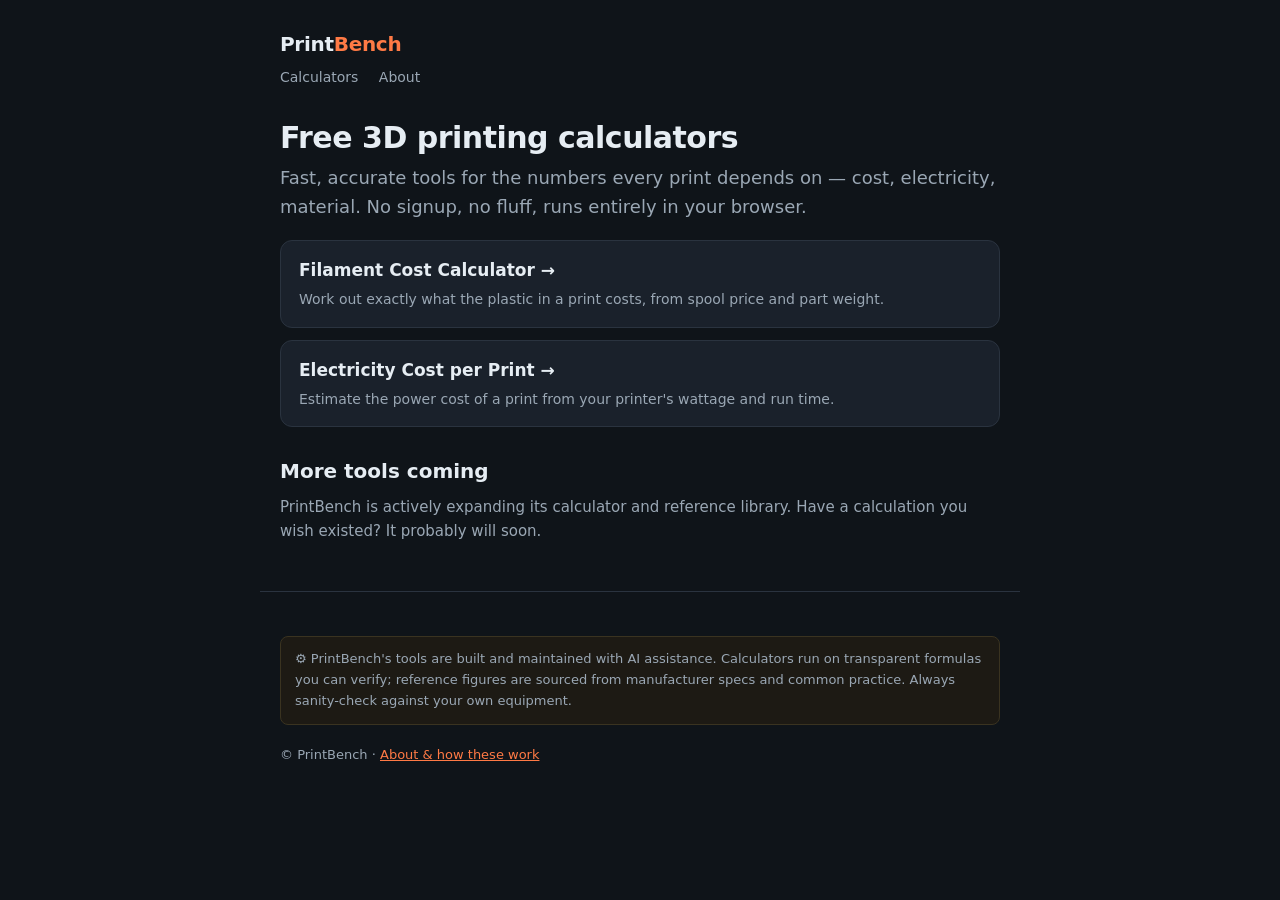
==== index.html @ 30e569b9 "PrintBench: initial site - filament cost + electricity cost calculators, about page with AI disclosu" ====
<!doctype html>
<html lang="en">
<head>
<meta charset="utf-8">
<meta name="viewport" content="width=device-width, initial-scale=1">
<title>PrintBench — Free 3D Printing Calculators & Reference</title>
<meta name="description" content="Free, accurate 3D printing calculators: filament cost, electricity cost per print, and practical reference tables. No signup, works in your browser.">
<link rel="stylesheet" href="style.css">
</head>
<body>
<header>
  <a class="brand" href="index.html">Print<span>Bench</span></a>
  <nav>
    <a href="index.html">Calculators</a>
    <a href="about.html">About</a>
  </nav>
</header>
<main>
  <h1>Free 3D printing calculators</h1>
  <p class="lead">Fast, accurate tools for the numbers every print depends on — cost,
  electricity, material. No signup, no fluff, runs entirely in your browser.</p>

  <a class="card" href="calculators/filament-cost.html">
    <h3>Filament Cost Calculator →</h3>
    <p>Work out exactly what the plastic in a print costs, from spool price and part weight.</p>
  </a>
  <a class="card" href="calculators/electricity-cost.html">
    <h3>Electricity Cost per Print →</h3>
    <p>Estimate the power cost of a print from your printer's wattage and run time.</p>
  </a>

  <h2>More tools coming</h2>
  <p class="lead" style="font-size:15px">PrintBench is actively expanding its calculator and
  reference library. Have a calculation you wish existed? It probably will soon.</p>
</main>
<footer>
  <div class="disclosure">⚙️ PrintBench's tools are built and maintained with AI assistance.
  Calculators run on transparent formulas you can verify; reference figures are sourced from
  manufacturer specs and common practice. Always sanity-check against your own equipment.</div>
  © PrintBench · <a href="about.html">About &amp; how these work</a>
</footer>
</body>
</html>
---- style.css ----
:root {
  --bg: #0f1419;
  --panel: #1a212b;
  --ink: #e6edf3;
  --muted: #9aa7b4;
  --accent: #ff7a45;
  --line: #2a333f;
  --ok: #3fb950;
  --maxw: 760px;
}
* { box-sizing: border-box; }
body {
  margin: 0;
  font: 16px/1.6 system-ui, -apple-system, Segoe UI, Roboto, sans-serif;
  background: var(--bg);
  color: var(--ink);
}
header, main, footer { max-width: var(--maxw); margin: 0 auto; padding: 0 20px; }
header { padding-top: 28px; padding-bottom: 8px; }
.brand { font-weight: 800; font-size: 20px; color: var(--ink); text-decoration: none; letter-spacing: -0.3px; }
.brand span { color: var(--accent); }
nav { margin-top: 6px; font-size: 14px; }
nav a { color: var(--muted); text-decoration: none; margin-right: 16px; }
nav a:hover { color: var(--ink); }
h1 { font-size: 30px; line-height: 1.2; margin: 24px 0 8px; letter-spacing: -0.5px; }
h2 { font-size: 20px; margin: 28px 0 8px; }
p.lead { color: var(--muted); font-size: 18px; margin-top: 0; }
a { color: var(--accent); }
.card {
  display: block; background: var(--panel); border: 1px solid var(--line);
  border-radius: 12px; padding: 16px 18px; margin: 12px 0; text-decoration: none; color: var(--ink);
}
.card:hover { border-color: var(--accent); }
.card h3 { margin: 0 0 4px; font-size: 17px; }
.card p { margin: 0; color: var(--muted); font-size: 14px; }
.calc { background: var(--panel); border: 1px solid var(--line); border-radius: 12px; padding: 20px; margin: 20px 0; }
.field { margin: 12px 0; }
label { display: block; font-size: 14px; color: var(--muted); margin-bottom: 4px; }
input, select {
  width: 100%; padding: 10px 12px; font-size: 16px; color: var(--ink);
  background: var(--bg); border: 1px solid var(--line); border-radius: 8px;
}
input:focus, select:focus { outline: none; border-color: var(--accent); }
.result {
  margin-top: 16px; padding: 16px; background: #14201a; border: 1px solid #244a30;
  border-radius: 8px; font-size: 15px;
}
.result .big { font-size: 28px; font-weight: 800; color: var(--ok); display: block; }
.grid2 { display: grid; grid-template-columns: 1fr 1fr; gap: 12px; }
@media (max-width: 520px) { .grid2 { grid-template-columns: 1fr; } }
footer {
  margin-top: 48px; padding: 24px 20px 40px; border-top: 1px solid var(--line);
  color: var(--muted); font-size: 13px;
}
.disclosure { background: #1d1a14; border: 1px solid #3a3320; border-radius: 8px; padding: 12px 14px; font-size: 13px; color: var(--muted); margin: 20px 0; }
table { width: 100%; border-collapse: collapse; margin: 16px 0; font-size: 14px; }
th, td { text-align: left; padding: 8px 10px; border-bottom: 1px solid var(--line); }
th { color: var(--muted); font-weight: 600; }
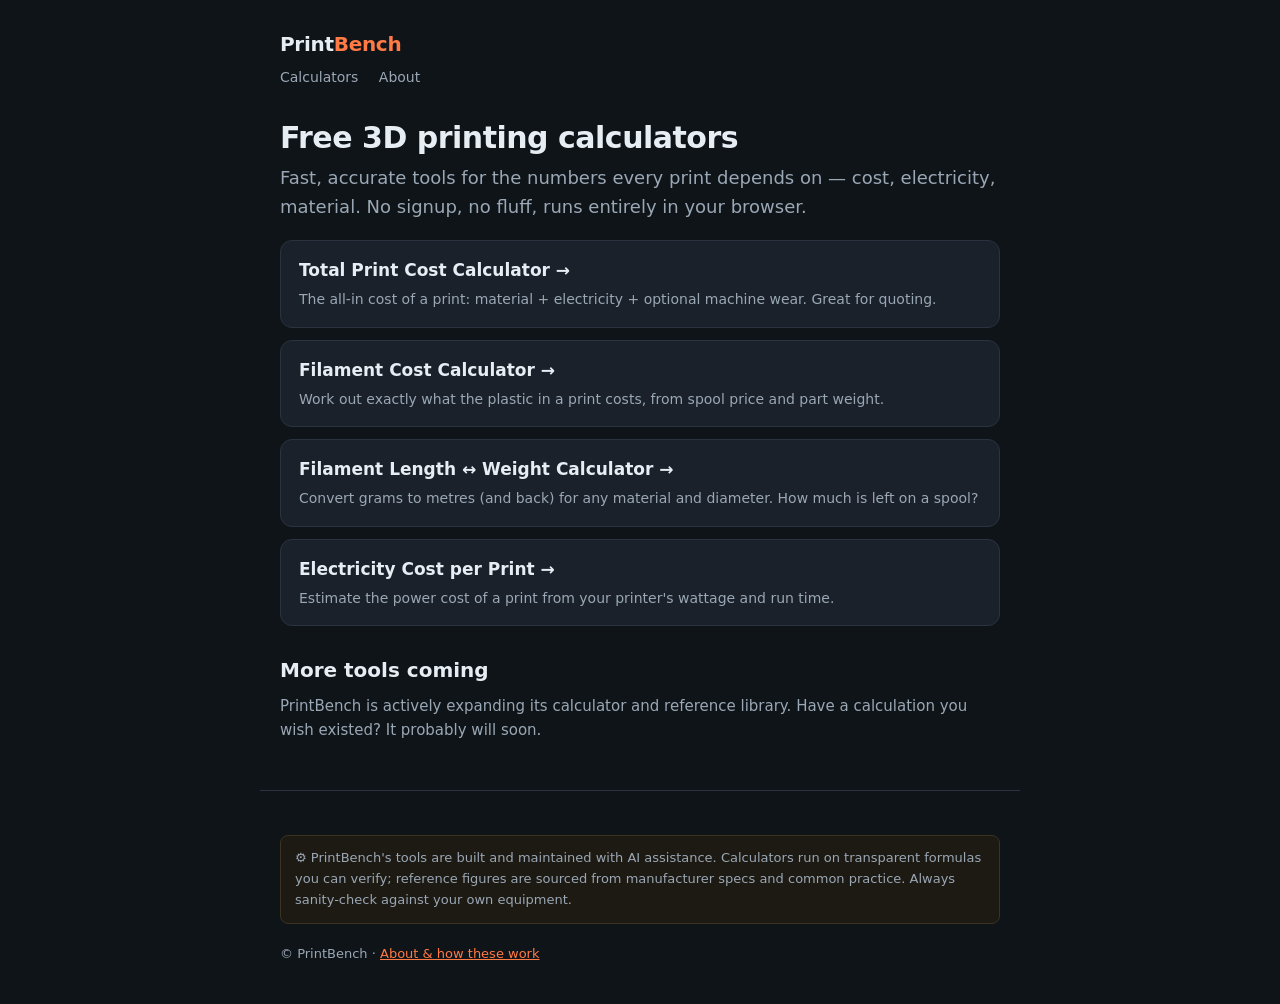
==== commit adaeb757: "Tick 1: add total-print-cost + filament length/weight calculators, sitemap.xml, robots.txt; link fro" ====
--- a/index.html
+++ b/index.html
@@ -20,9 +20,17 @@
   <p class="lead">Fast, accurate tools for the numbers every print depends on — cost,
   electricity, material. No signup, no fluff, runs entirely in your browser.</p>
 
+  <a class="card" href="calculators/total-print-cost.html">
+    <h3>Total Print Cost Calculator →</h3>
+    <p>The all-in cost of a print: material + electricity + optional machine wear. Great for quoting.</p>
+  </a>
   <a class="card" href="calculators/filament-cost.html">
     <h3>Filament Cost Calculator →</h3>
     <p>Work out exactly what the plastic in a print costs, from spool price and part weight.</p>
+  </a>
+  <a class="card" href="calculators/filament-length-weight.html">
+    <h3>Filament Length ↔ Weight Calculator →</h3>
+    <p>Convert grams to metres (and back) for any material and diameter. How much is left on a spool?</p>
   </a>
   <a class="card" href="calculators/electricity-cost.html">
     <h3>Electricity Cost per Print →</h3>
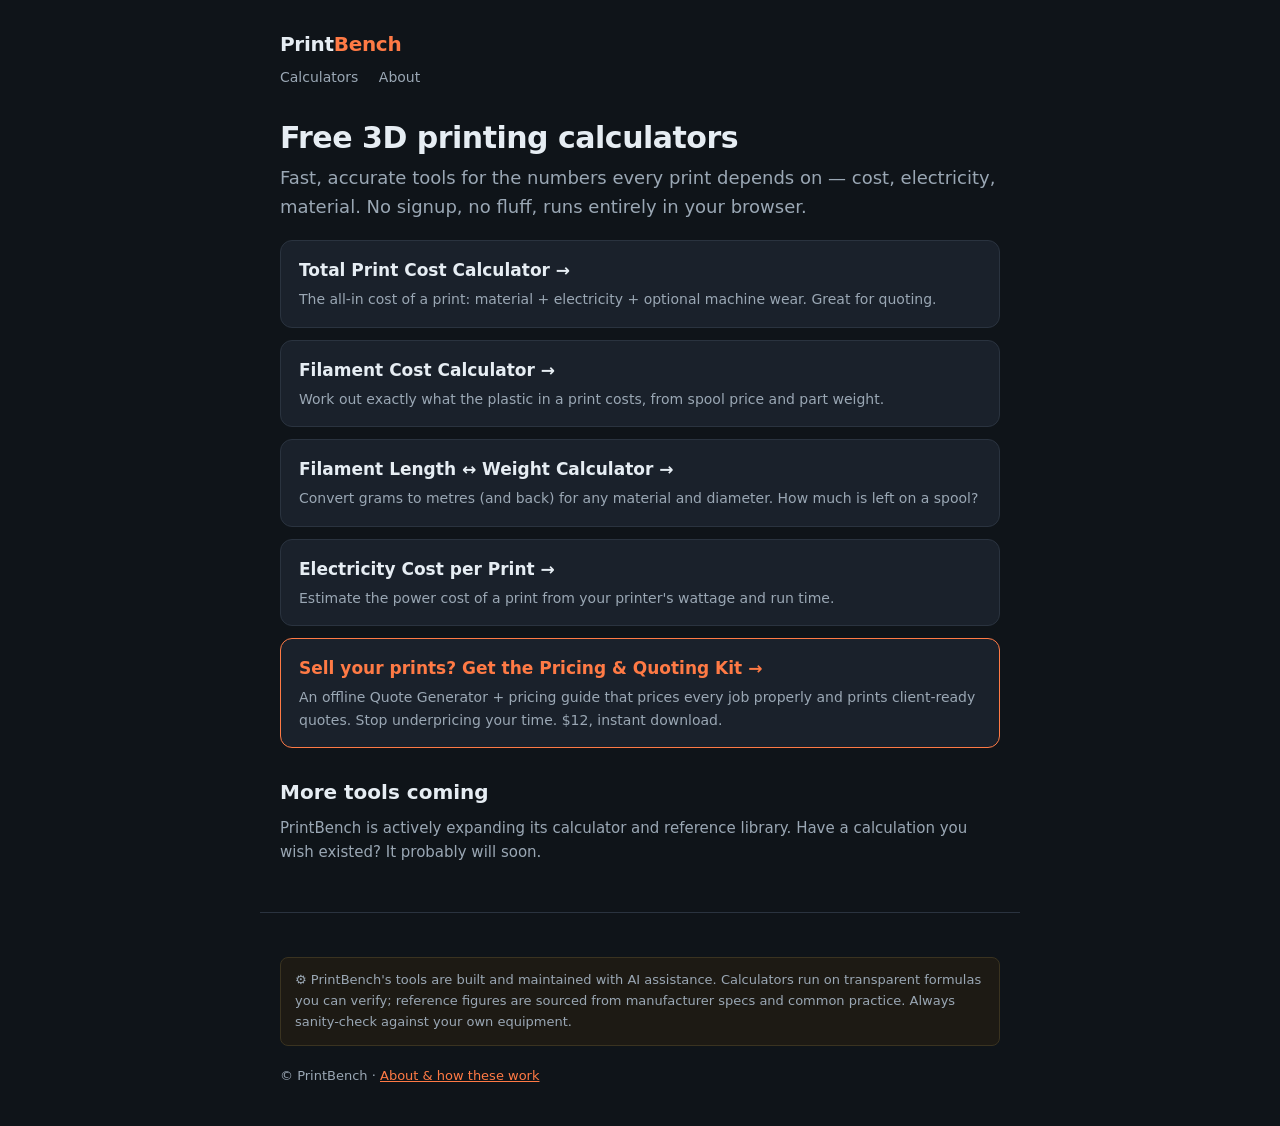
==== commit 4349f777: "Tick 2: add Pricing & Quoting Kit sales page + funnel CTAs (value-capture mechanism); sitemap" ====
--- a/index.html
+++ b/index.html
@@ -37,6 +37,12 @@
     <p>Estimate the power cost of a print from your printer's wattage and run time.</p>
   </a>
 
+  <a class="card" href="pricing-kit.html" style="border-color:var(--accent)">
+    <h3 style="color:var(--accent)">Sell your prints? Get the Pricing &amp; Quoting Kit →</h3>
+    <p>An offline Quote Generator + pricing guide that prices every job properly and prints
+    client-ready quotes. Stop underpricing your time. $12, instant download.</p>
+  </a>
+
   <h2>More tools coming</h2>
   <p class="lead" style="font-size:15px">PrintBench is actively expanding its calculator and
   reference library. Have a calculation you wish existed? It probably will soon.</p>
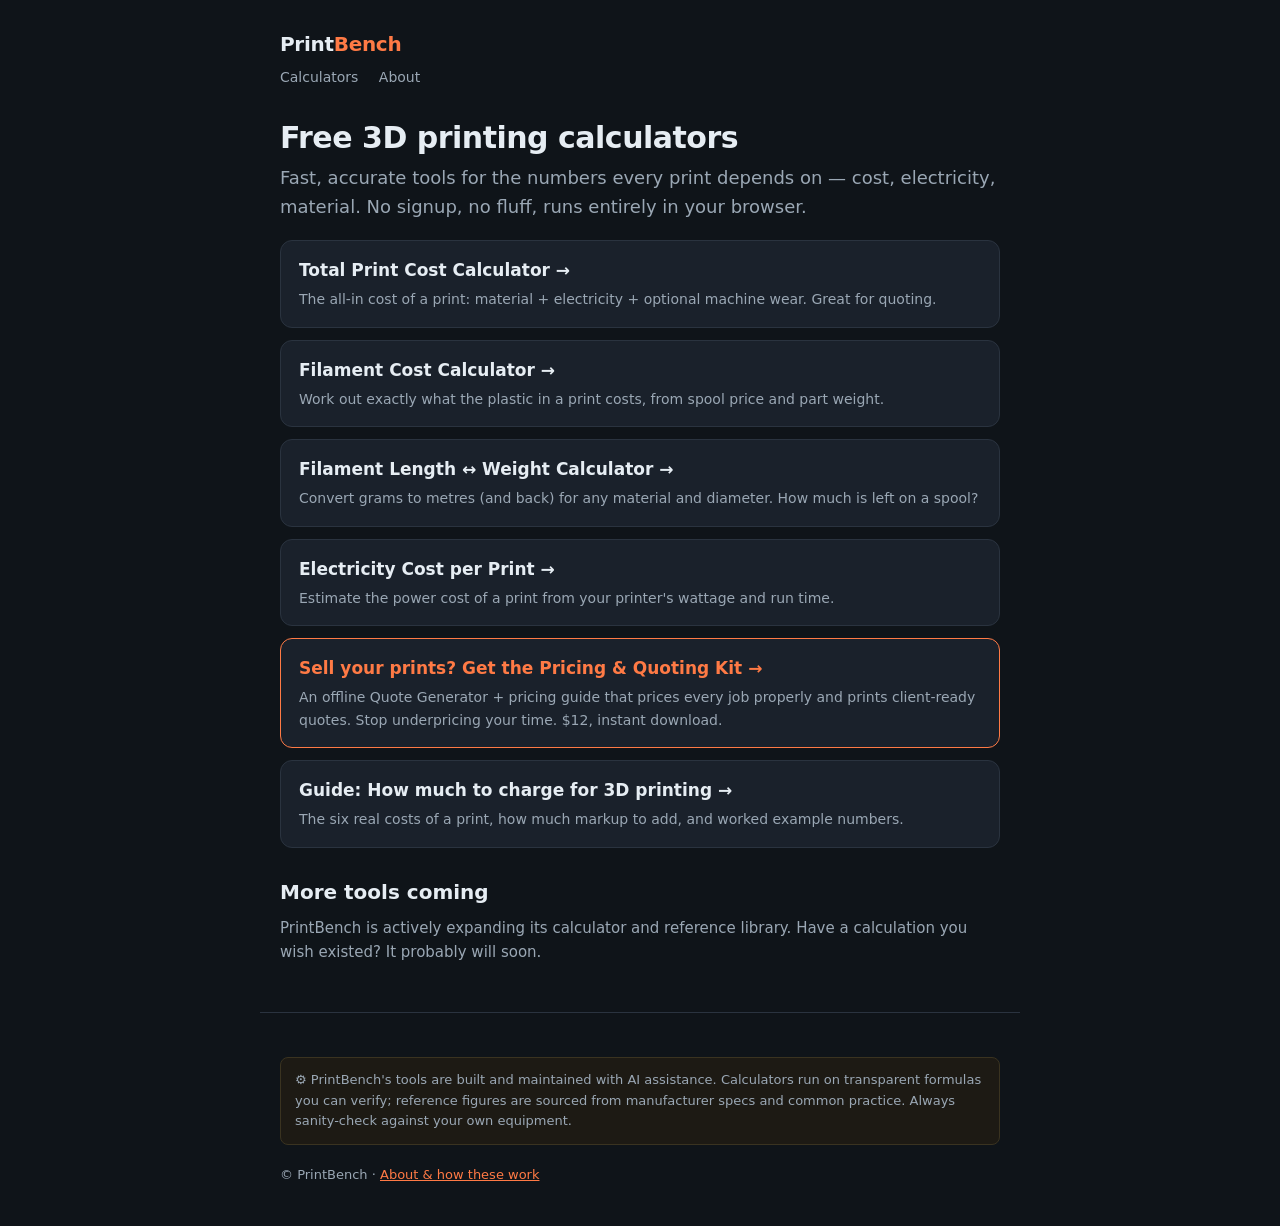
==== commit da6e1fa2: "Tick 3 (continuous): buyer-intent pricing guide + JSON-LD/OG; Kit CTAs on all calculators; homepage " ====
--- a/index.html
+++ b/index.html
@@ -43,6 +43,11 @@
     client-ready quotes. Stop underpricing your time. $12, instant download.</p>
   </a>
 
+  <a class="card" href="how-much-to-charge-for-3d-printing.html">
+    <h3>Guide: How much to charge for 3D printing →</h3>
+    <p>The six real costs of a print, how much markup to add, and worked example numbers.</p>
+  </a>
+
   <h2>More tools coming</h2>
   <p class="lead" style="font-size:15px">PrintBench is actively expanding its calculator and
   reference library. Have a calculation you wish existed? It probably will soon.</p>
